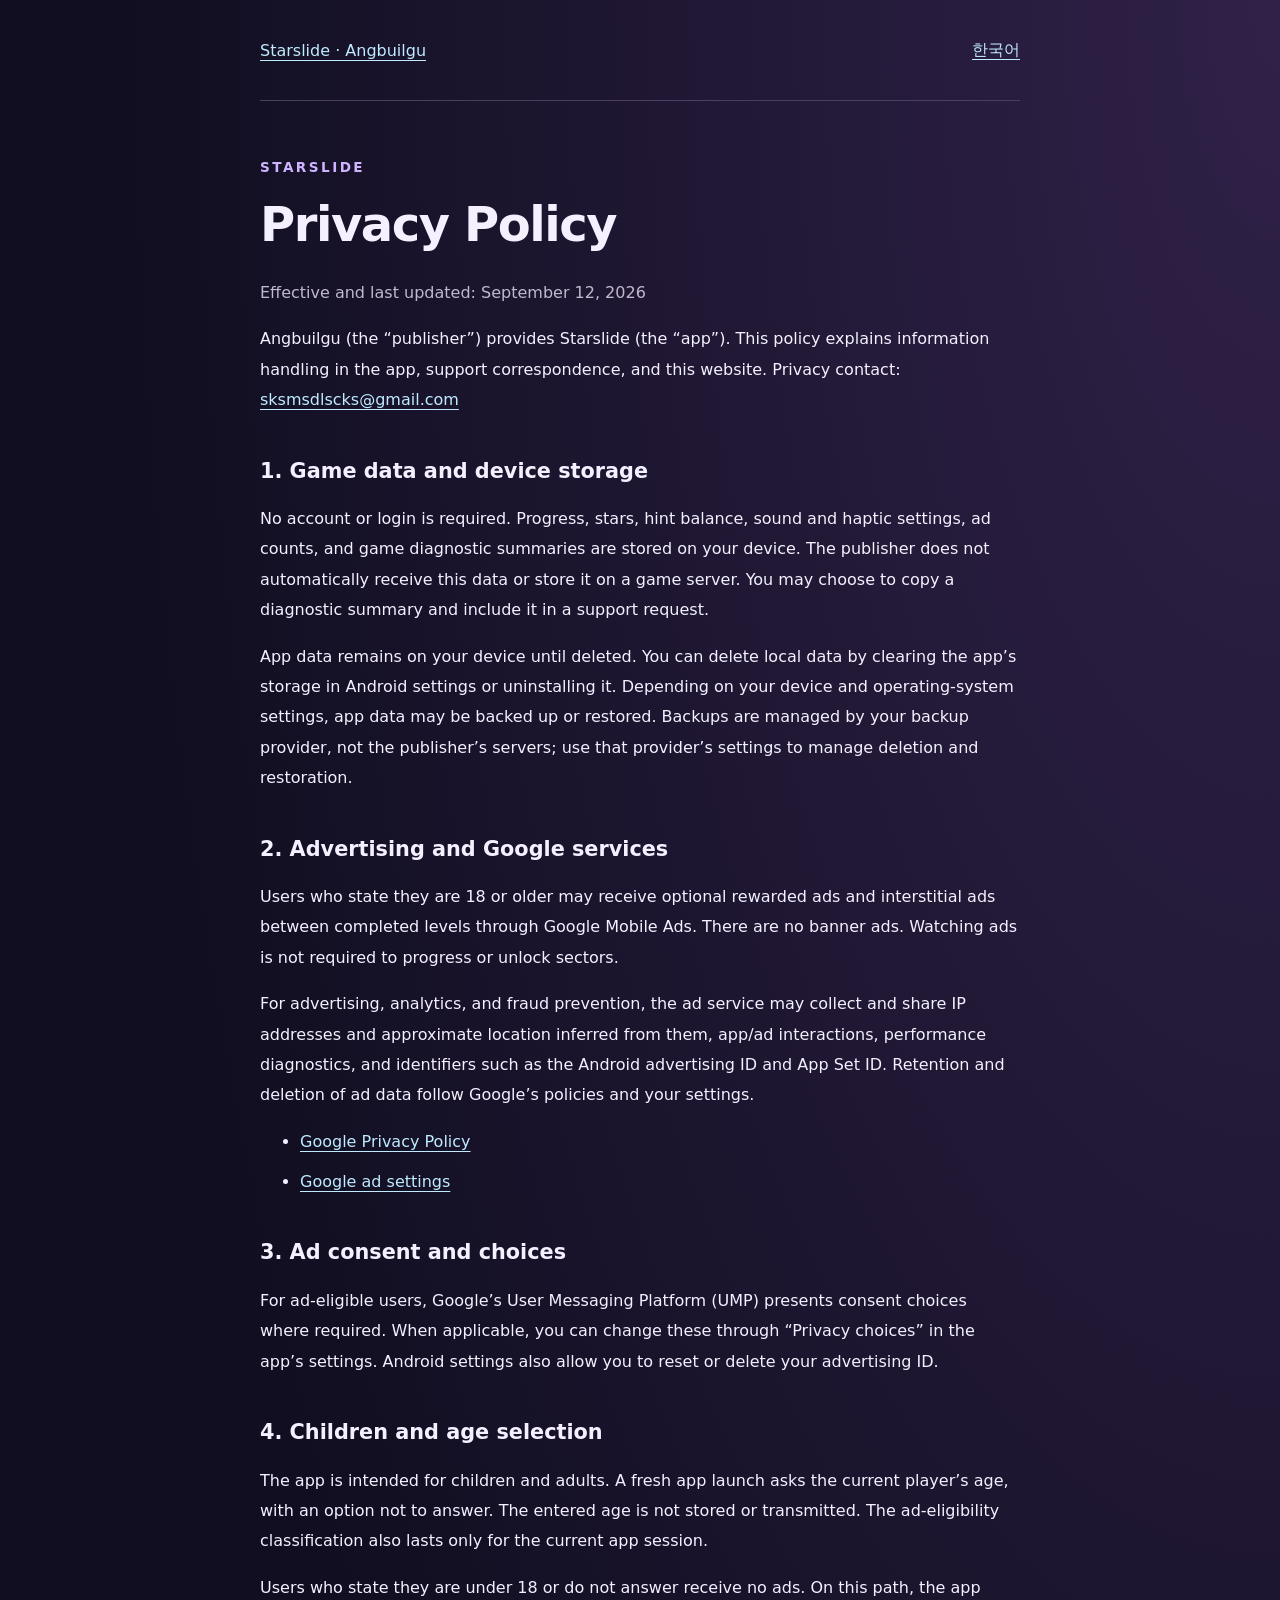
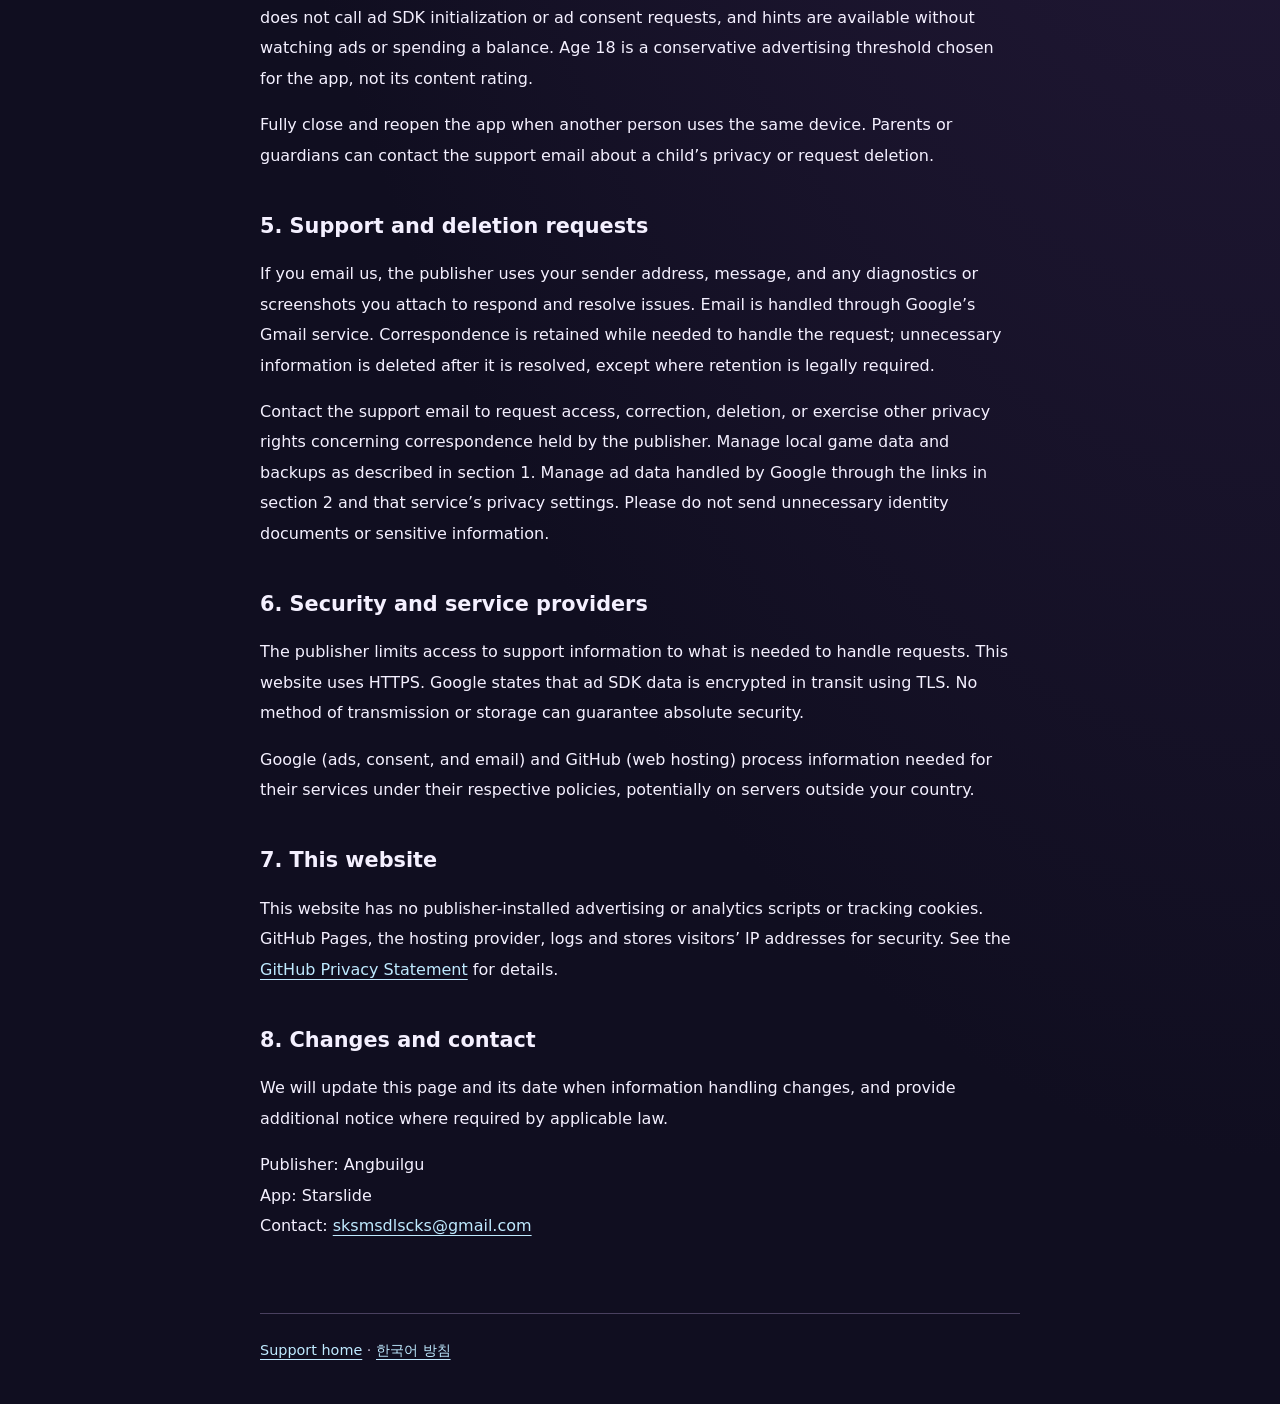
==== starslide/privacy/en/index.html @ 766b8e60 "docs: Starslide 공개 지원 및 개인정보처리방침 게시" ====
<!doctype html>
<html lang="en">
<head>
  <meta charset="utf-8">
  <meta name="viewport" content="width=device-width, initial-scale=1">
  <meta name="description" content="Privacy policy and support contact for Starslide, provided by Angbuilgu.">
  <title>Privacy Policy · Starslide</title>
  <link rel="stylesheet" href="/style.css">
  <link rel="alternate" hreflang="ko" href="https://angbuilgu.github.io/starslide/privacy/">
</head>
<body>
  <header><a href="/">Starslide · Angbuilgu</a><nav aria-label="Language"><a href="/starslide/privacy/" lang="ko">한국어</a></nav></header>
  <main>
    <p class="eyebrow">STARSLIDE</p><h1>Privacy Policy</h1>
    <p class="muted">Effective and last updated: September 12, 2026</p>
    <p>Angbuilgu (the “publisher”) provides Starslide (the “app”). This policy explains information handling in the app, support correspondence, and this website. Privacy contact: <a href="mailto:sksmsdlscks@gmail.com">sksmsdlscks@gmail.com</a></p>
    <h2>1. Game data and device storage</h2>
    <p>No account or login is required. Progress, stars, hint balance, sound and haptic settings, ad counts, and game diagnostic summaries are stored on your device. The publisher does not automatically receive this data or store it on a game server. You may choose to copy a diagnostic summary and include it in a support request.</p>
    <p>App data remains on your device until deleted. You can delete local data by clearing the app’s storage in Android settings or uninstalling it. Depending on your device and operating-system settings, app data may be backed up or restored. Backups are managed by your backup provider, not the publisher’s servers; use that provider’s settings to manage deletion and restoration.</p>
    <h2>2. Advertising and Google services</h2>
    <p>Users who state they are 18 or older may receive optional rewarded ads and interstitial ads between completed levels through Google Mobile Ads. There are no banner ads. Watching ads is not required to progress or unlock sectors.</p>
    <p>For advertising, analytics, and fraud prevention, the ad service may collect and share IP addresses and approximate location inferred from them, app/ad interactions, performance diagnostics, and identifiers such as the Android advertising ID and App Set ID. Retention and deletion of ad data follow Google’s policies and your settings.</p>
    <ul><li><a href="https://policies.google.com/privacy">Google Privacy Policy</a></li><li><a href="https://myadcenter.google.com/">Google ad settings</a></li></ul>
    <h2>3. Ad consent and choices</h2>
    <p>For ad-eligible users, Google’s User Messaging Platform (UMP) presents consent choices where required. When applicable, you can change these through “Privacy choices” in the app’s settings. Android settings also allow you to reset or delete your advertising ID.</p>
    <h2>4. Children and age selection</h2>
    <p>The app is intended for children and adults. A fresh app launch asks the current player’s age, with an option not to answer. The entered age is not stored or transmitted. The ad-eligibility classification also lasts only for the current app session.</p>
    <p>Users who state they are under 18 or do not answer receive no ads. On this path, the app does not call ad SDK initialization or ad consent requests, and hints are available without watching ads or spending a balance. Age 18 is a conservative advertising threshold chosen for the app, not its content rating.</p>
    <p>Fully close and reopen the app when another person uses the same device. Parents or guardians can contact the support email about a child’s privacy or request deletion.</p>
    <h2>5. Support and deletion requests</h2>
    <p>If you email us, the publisher uses your sender address, message, and any diagnostics or screenshots you attach to respond and resolve issues. Email is handled through Google’s Gmail service. Correspondence is retained while needed to handle the request; unnecessary information is deleted after it is resolved, except where retention is legally required.</p>
    <p>Contact the support email to request access, correction, deletion, or exercise other privacy rights concerning correspondence held by the publisher. Manage local game data and backups as described in section 1. Manage ad data handled by Google through the links in section 2 and that service’s privacy settings. Please do not send unnecessary identity documents or sensitive information.</p>
    <h2>6. Security and service providers</h2>
    <p>The publisher limits access to support information to what is needed to handle requests. This website uses HTTPS. Google states that ad SDK data is encrypted in transit using TLS. No method of transmission or storage can guarantee absolute security.</p>
    <p>Google (ads, consent, and email) and GitHub (web hosting) process information needed for their services under their respective policies, potentially on servers outside your country.</p>
    <h2>7. This website</h2>
    <p>This website has no publisher-installed advertising or analytics scripts or tracking cookies. GitHub Pages, the hosting provider, logs and stores visitors’ IP addresses for security. See the <a href="https://docs.github.com/en/site-policy/privacy-policies/github-general-privacy-statement">GitHub Privacy Statement</a> for details.</p>
    <h2>8. Changes and contact</h2>
    <p>We will update this page and its date when information handling changes, and provide additional notice where required by applicable law.</p>
    <p>Publisher: Angbuilgu<br>App: Starslide<br>Contact: <a href="mailto:sksmsdlscks@gmail.com">sksmsdlscks@gmail.com</a></p>
  </main>
  <footer><a href="/">Support home</a> · <a href="/starslide/privacy/" lang="ko">한국어 방침</a></footer>
</body>
</html>
---- style.css ----
:root { color-scheme: dark; font-family: system-ui, -apple-system, BlinkMacSystemFont, "Segoe UI", sans-serif; background: #100e20; color: #f4f0ff; }
* { box-sizing: border-box; }
body { margin: 0; background: radial-gradient(ellipse at top right, #302148, transparent 65%); min-height: 100vh; }
main, header, footer { width: min(100% - 40px, 760px); margin-inline: auto; }
header { display: flex; flex-wrap: wrap; gap: 16px; align-items: center; justify-content: space-between; padding-block: 28px; border-bottom: 1px solid #49405f; }
nav { display: flex; flex-wrap: wrap; gap: 20px; }
a { color: #bfeaff; text-underline-offset: 4px; overflow-wrap: anywhere; }
a:hover { color: white; }
a:focus-visible { outline: 3px solid #ffc477; outline-offset: 5px; }
nav a, .button { display: inline-flex; min-height: 44px; align-items: center; }
main { padding-block: 40px 56px; }
h1 { font-size: clamp(2rem, 7vw, 3rem); line-height: 1.25; margin: 12px 0 24px; letter-spacing: -.03em; }
h2 { font-size: 1.3rem; line-height: 1.5; margin-top: 40px; }
p, li { font-size: 1rem; line-height: 1.9; overflow-wrap: anywhere; }
li + li { margin-top: 10px; }
.eyebrow { color: #ceb3ff; font-weight: 700; letter-spacing: .18em; font-size: .85rem; }
.muted { color: #c0b8cf; }
.hero { padding-block: 36px; }
.hero h1 { letter-spacing: .12em; }
.panel { border: 1px solid #5a496f; border-radius: 20px; padding: 24px; margin-top: 28px; background: #21192e; }
.panel h2 { margin-top: 0; }
.button { padding: 10px 18px; border: 1px solid #9f80cd; border-radius: 12px; text-decoration: none; margin: 6px 8px 6px 0; }
footer { border-top: 1px solid #49405f; padding-block: 24px 40px; color: #c0b8cf; font-size: .9rem; line-height: 1.8; }
@media (max-width: 400px) { main, header, footer { width: calc(100% - 32px); } .panel { padding: 18px; } }
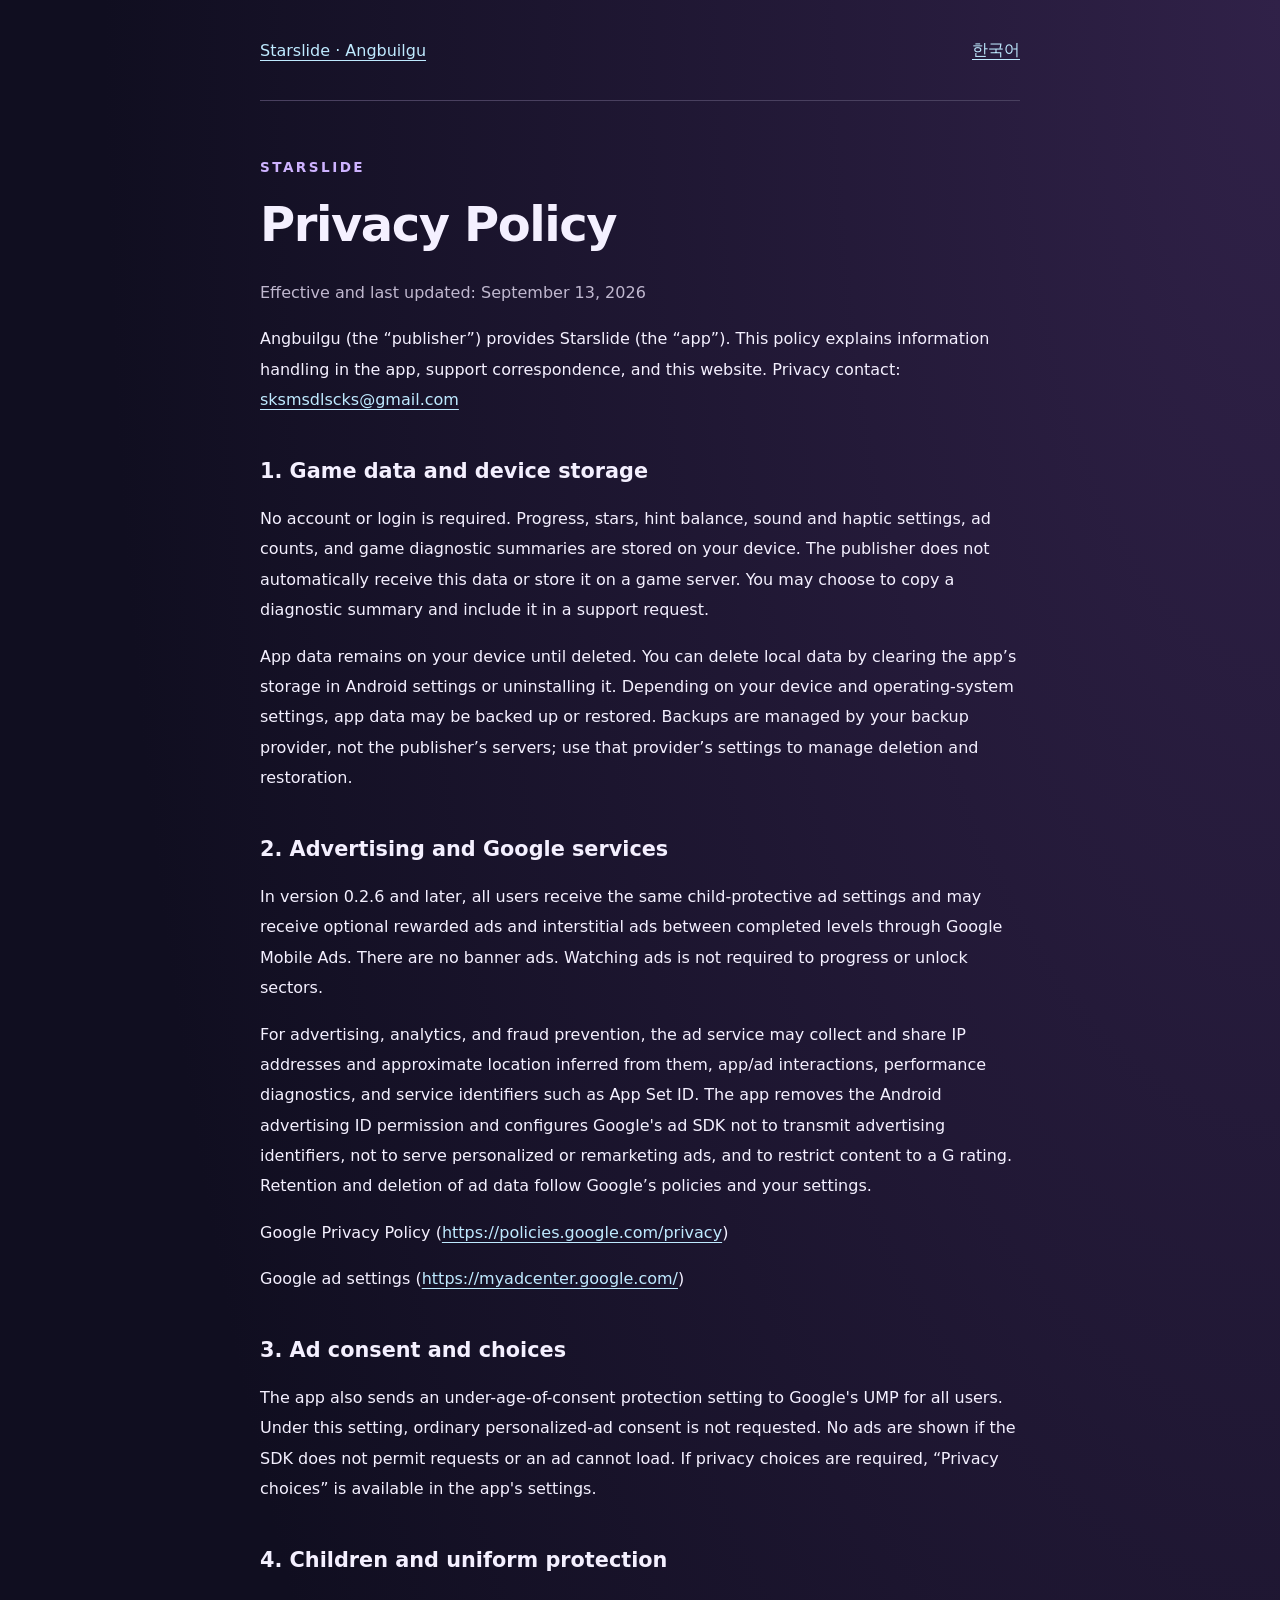
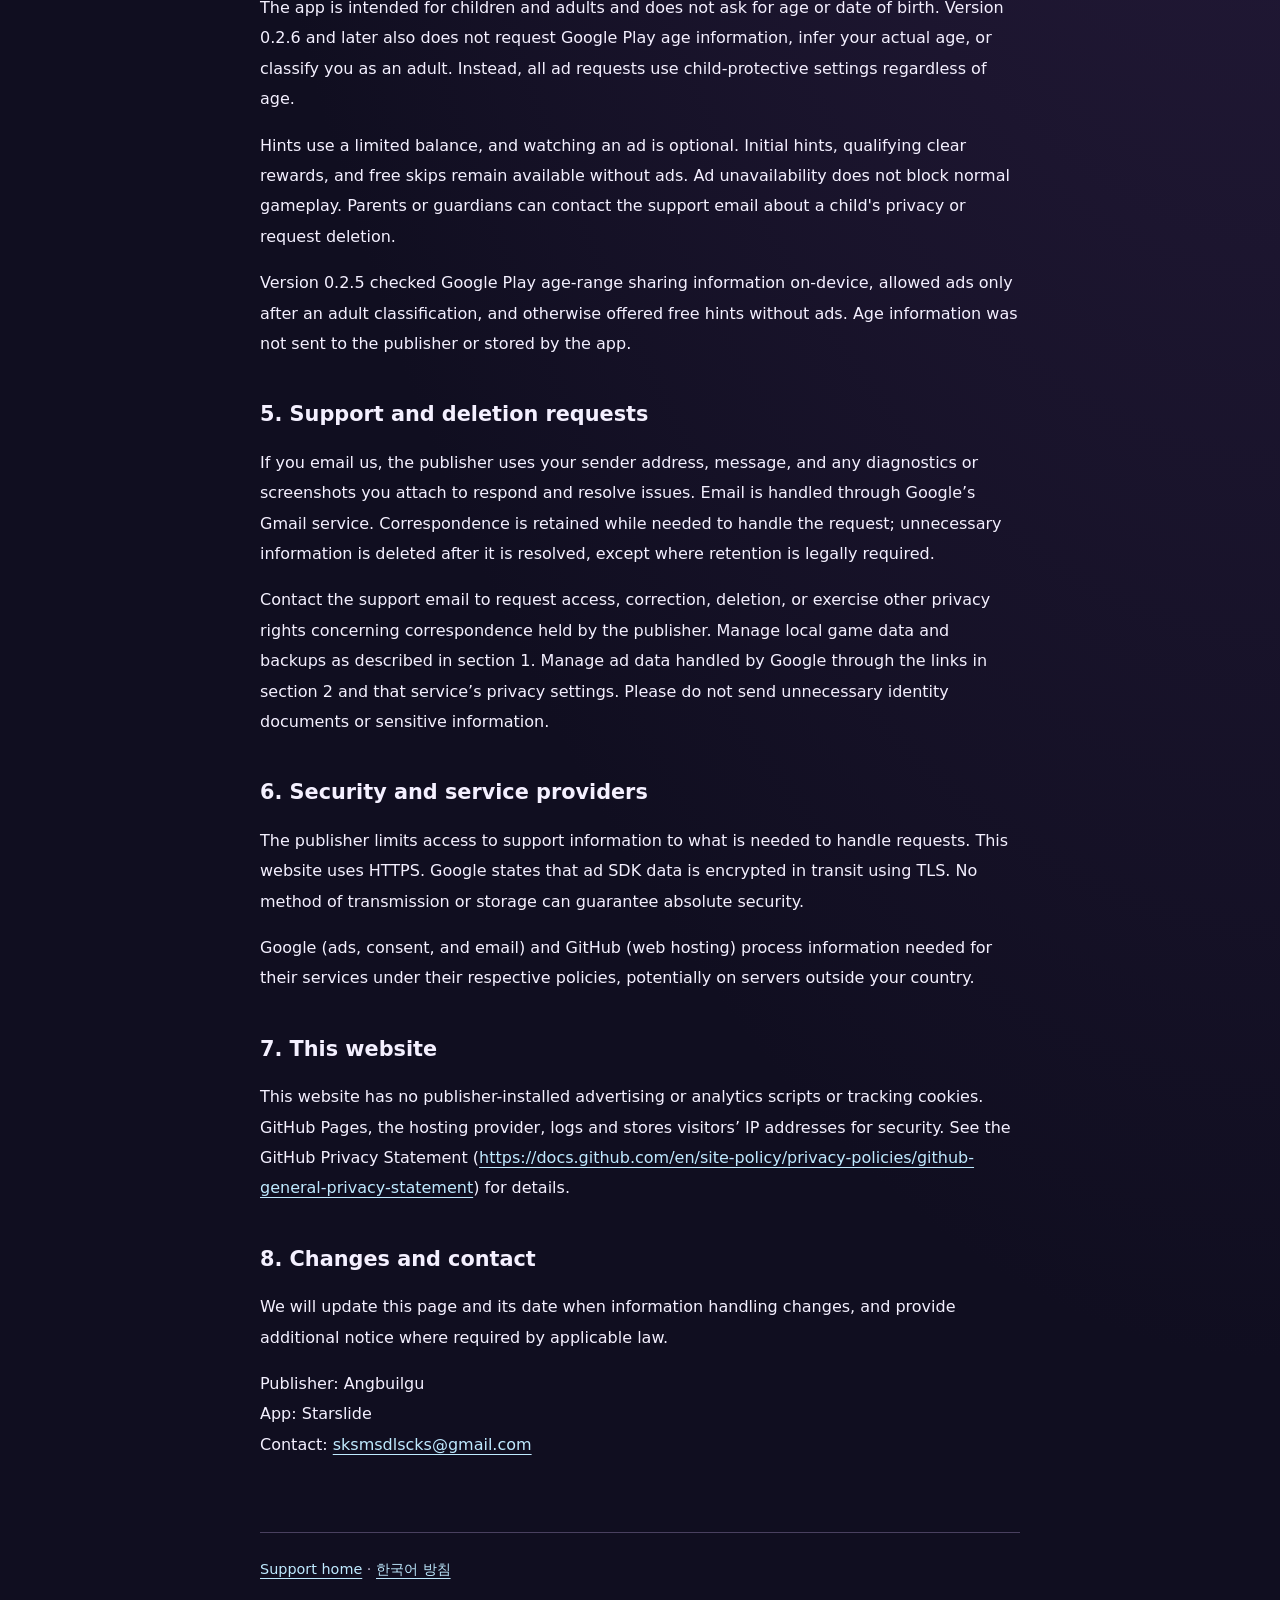
==== commit 68ea16c9: "docs: 나이 입력 없는 보호 광고 정책을 한국어 영어로 동기화" ====
--- a/starslide/privacy/en/index.html
+++ b/starslide/privacy/en/index.html
@@ -11,22 +11,24 @@
 <body>
   <header><a href="/">Starslide · Angbuilgu</a><nav aria-label="Language"><a href="/starslide/privacy/" lang="ko">한국어</a></nav></header>
   <main>
-    <p class="eyebrow">STARSLIDE</p><h1>Privacy Policy</h1>
-    <p class="muted">Effective and last updated: September 12, 2026</p>
+    <p class="eyebrow">STARSLIDE</p>
+    <h1>Privacy Policy</h1>
+    <p class="muted">Effective and last updated: September 13, 2026</p>
     <p>Angbuilgu (the “publisher”) provides Starslide (the “app”). This policy explains information handling in the app, support correspondence, and this website. Privacy contact: <a href="mailto:sksmsdlscks@gmail.com">sksmsdlscks@gmail.com</a></p>
     <h2>1. Game data and device storage</h2>
     <p>No account or login is required. Progress, stars, hint balance, sound and haptic settings, ad counts, and game diagnostic summaries are stored on your device. The publisher does not automatically receive this data or store it on a game server. You may choose to copy a diagnostic summary and include it in a support request.</p>
     <p>App data remains on your device until deleted. You can delete local data by clearing the app’s storage in Android settings or uninstalling it. Depending on your device and operating-system settings, app data may be backed up or restored. Backups are managed by your backup provider, not the publisher’s servers; use that provider’s settings to manage deletion and restoration.</p>
     <h2>2. Advertising and Google services</h2>
-    <p>Users who state they are 18 or older may receive optional rewarded ads and interstitial ads between completed levels through Google Mobile Ads. There are no banner ads. Watching ads is not required to progress or unlock sectors.</p>
-    <p>For advertising, analytics, and fraud prevention, the ad service may collect and share IP addresses and approximate location inferred from them, app/ad interactions, performance diagnostics, and identifiers such as the Android advertising ID and App Set ID. Retention and deletion of ad data follow Google’s policies and your settings.</p>
-    <ul><li><a href="https://policies.google.com/privacy">Google Privacy Policy</a></li><li><a href="https://myadcenter.google.com/">Google ad settings</a></li></ul>
+    <p>In version 0.2.6 and later, all users receive the same child-protective ad settings and may receive optional rewarded ads and interstitial ads between completed levels through Google Mobile Ads. There are no banner ads. Watching ads is not required to progress or unlock sectors.</p>
+    <p>For advertising, analytics, and fraud prevention, the ad service may collect and share IP addresses and approximate location inferred from them, app/ad interactions, performance diagnostics, and service identifiers such as App Set ID. The app removes the Android advertising ID permission and configures Google's ad SDK not to transmit advertising identifiers, not to serve personalized or remarketing ads, and to restrict content to a G rating. Retention and deletion of ad data follow Google’s policies and your settings.</p>
+    <p>Google Privacy Policy (<a href="https://policies.google.com/privacy">https://policies.google.com/privacy</a>)</p>
+    <p>Google ad settings (<a href="https://myadcenter.google.com/">https://myadcenter.google.com/</a>)</p>
     <h2>3. Ad consent and choices</h2>
-    <p>For ad-eligible users, Google’s User Messaging Platform (UMP) presents consent choices where required. When applicable, you can change these through “Privacy choices” in the app’s settings. Android settings also allow you to reset or delete your advertising ID.</p>
-    <h2>4. Children and age selection</h2>
-    <p>The app is intended for children and adults. A fresh app launch asks the current player’s age, with an option not to answer. The entered age is not stored or transmitted. The ad-eligibility classification also lasts only for the current app session.</p>
-    <p>Users who state they are under 18 or do not answer receive no ads. On this path, the app does not call ad SDK initialization or ad consent requests, and hints are available without watching ads or spending a balance. Age 18 is a conservative advertising threshold chosen for the app, not its content rating.</p>
-    <p>Fully close and reopen the app when another person uses the same device. Parents or guardians can contact the support email about a child’s privacy or request deletion.</p>
+    <p>The app also sends an under-age-of-consent protection setting to Google's UMP for all users. Under this setting, ordinary personalized-ad consent is not requested. No ads are shown if the SDK does not permit requests or an ad cannot load. If privacy choices are required, “Privacy choices” is available in the app's settings.</p>
+    <h2>4. Children and uniform protection</h2>
+    <p>The app is intended for children and adults and does not ask for age or date of birth. Version 0.2.6 and later also does not request Google Play age information, infer your actual age, or classify you as an adult. Instead, all ad requests use child-protective settings regardless of age.</p>
+    <p>Hints use a limited balance, and watching an ad is optional. Initial hints, qualifying clear rewards, and free skips remain available without ads. Ad unavailability does not block normal gameplay. Parents or guardians can contact the support email about a child's privacy or request deletion.</p>
+    <p>Version 0.2.5 checked Google Play age-range sharing information on-device, allowed ads only after an adult classification, and otherwise offered free hints without ads. Age information was not sent to the publisher or stored by the app.</p>
     <h2>5. Support and deletion requests</h2>
     <p>If you email us, the publisher uses your sender address, message, and any diagnostics or screenshots you attach to respond and resolve issues. Email is handled through Google’s Gmail service. Correspondence is retained while needed to handle the request; unnecessary information is deleted after it is resolved, except where retention is legally required.</p>
     <p>Contact the support email to request access, correction, deletion, or exercise other privacy rights concerning correspondence held by the publisher. Manage local game data and backups as described in section 1. Manage ad data handled by Google through the links in section 2 and that service’s privacy settings. Please do not send unnecessary identity documents or sensitive information.</p>
@@ -34,7 +36,7 @@
     <p>The publisher limits access to support information to what is needed to handle requests. This website uses HTTPS. Google states that ad SDK data is encrypted in transit using TLS. No method of transmission or storage can guarantee absolute security.</p>
     <p>Google (ads, consent, and email) and GitHub (web hosting) process information needed for their services under their respective policies, potentially on servers outside your country.</p>
     <h2>7. This website</h2>
-    <p>This website has no publisher-installed advertising or analytics scripts or tracking cookies. GitHub Pages, the hosting provider, logs and stores visitors’ IP addresses for security. See the <a href="https://docs.github.com/en/site-policy/privacy-policies/github-general-privacy-statement">GitHub Privacy Statement</a> for details.</p>
+    <p>This website has no publisher-installed advertising or analytics scripts or tracking cookies. GitHub Pages, the hosting provider, logs and stores visitors’ IP addresses for security. See the GitHub Privacy Statement (<a href="https://docs.github.com/en/site-policy/privacy-policies/github-general-privacy-statement">https://docs.github.com/en/site-policy/privacy-policies/github-general-privacy-statement</a>) for details.</p>
     <h2>8. Changes and contact</h2>
     <p>We will update this page and its date when information handling changes, and provide additional notice where required by applicable law.</p>
     <p>Publisher: Angbuilgu<br>App: Starslide<br>Contact: <a href="mailto:sksmsdlscks@gmail.com">sksmsdlscks@gmail.com</a></p>
